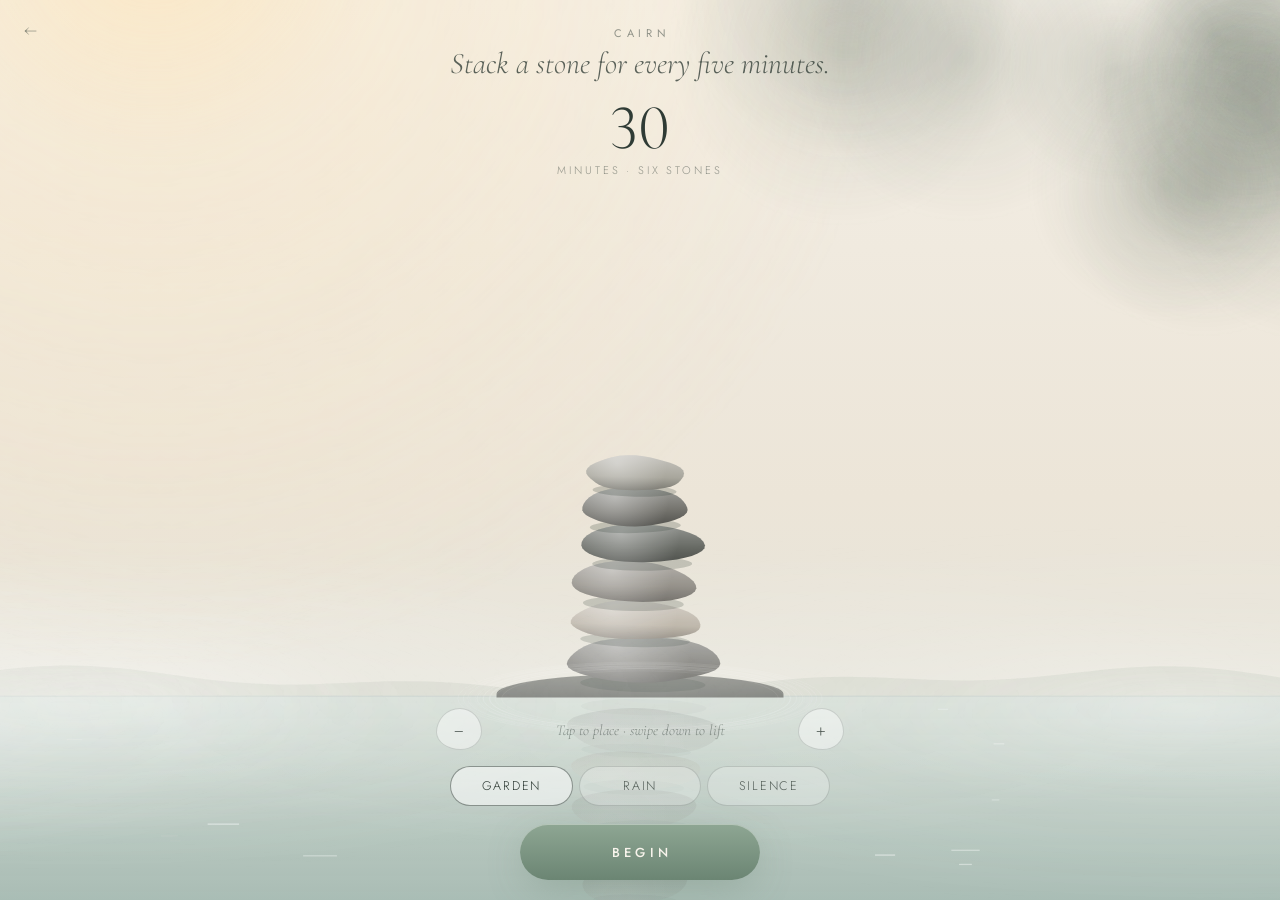
==== cairn/index.html @ a8259c81 "Hush: a breath-led meditation timer Three rooms (Still, Ember, Cairn), each set by its own gesture i" ====
<!doctype html>
<html lang="en">
<head>
  <meta charset="utf-8">
  <meta name="viewport" content="width=device-width, initial-scale=1, viewport-fit=cover">
  <meta name="theme-color" content="#ece5d8">
  <meta name="mobile-web-app-capable" content="yes">
  <meta name="apple-mobile-web-app-capable" content="yes">
  <meta name="apple-mobile-web-app-status-bar-style" content="default">
  <meta name="apple-mobile-web-app-title" content="Cairn">
  <meta name="description" content="A stone-stacking rest timer.">
  <title>Cairn · Hush</title>
  <link rel="manifest" href="../manifest.webmanifest">
  <link rel="icon" href="../icon.svg" type="image/svg+xml">
  <link rel="preconnect" href="https://fonts.googleapis.com">
  <link rel="preconnect" href="https://fonts.gstatic.com" crossorigin>
  <link href="https://fonts.googleapis.com/css2?family=Cormorant+Garamond:ital,wght@0,300;0,400;1,300;1,400&family=Jost:wght@300;400;500&display=swap" rel="stylesheet">
  <link rel="stylesheet" href="../shared/base.css">
  <link rel="stylesheet" href="cairn.css">
</head>
<body>
  <canvas id="scene" aria-hidden="true"></canvas>

  <main id="app" data-state="setup">

    <section class="screen setup" aria-labelledby="setupTitle">
      <header class="intro">
        <p class="eyebrow">Cairn</p>
        <h1 id="setupTitle">Stack a stone for every five minutes.</h1>
      </header>

      <div class="stage" id="stage" role="slider" tabindex="0"
           aria-label="Session length" aria-valuemin="5" aria-valuemax="90"
           aria-valuenow="30" aria-valuetext="30 minutes">
        <div class="readout">
          <span class="num" id="setNum">30</span>
          <span class="unit" id="setUnit">minutes · six stones</span>
        </div>
        <p class="stage-hint">Tap to place &middot; swipe down to lift</p>
        <button class="step minus" id="minus" type="button" aria-label="Lift a stone, five minutes less">&minus;</button>
        <button class="step plus" id="plus" type="button" aria-label="Place a stone, five minutes more">+</button>
      </div>

      <div class="options">
        <div class="sounds" role="radiogroup" aria-label="Ambience">
          <button type="button" role="radio" data-sound="garden">Garden</button>
          <button type="button" role="radio" data-sound="rain">Rain</button>
          <button type="button" role="radio" data-sound="silence">Silence</button>
        </div>
        <button class="begin" id="begin" type="button">Begin</button>
      </div>
    </section>

    <section class="screen session" aria-label="Session in progress">
      <p class="hint">Tap anywhere for controls</p>
      <div class="session-top">
        <div class="time" id="time" role="timer">30:00</div>
        <p class="breath" id="breath" aria-hidden="true">breathe in</p>
      </div>
      <div class="controls">
        <button class="ctrl" id="soundBtn" type="button" aria-pressed="true" aria-label="Ambience on">
          <svg class="i-on" viewBox="0 0 24 24" aria-hidden="true"><path d="M3 12c2-3 4-3 6 0s4 3 6 0 4-3 6 0"/><path d="M3 17c2-3 4-3 6 0s4 3 6 0 4-3 6 0" opacity=".5"/></svg>
          <svg class="i-off" viewBox="0 0 24 24" aria-hidden="true"><path d="M3 14h18" opacity=".6"/><path d="M5 5l14 14"/></svg>
          <span>Sound</span>
        </button>
        <button class="ctrl primary" id="pauseBtn" type="button" aria-label="Pause">
          <svg class="i-pause" viewBox="0 0 24 24" aria-hidden="true"><path d="M9 6v12M15 6v12"/></svg>
          <svg class="i-play" viewBox="0 0 24 24" aria-hidden="true"><path d="M8 5.5v13l11-6.5z"/></svg>
          <span id="pauseLabel">Pause</span>
        </button>
        <button class="ctrl" id="endBtn" type="button" aria-label="End session">
          <svg viewBox="0 0 24 24" aria-hidden="true"><circle cx="12" cy="12" r="7"/><path d="M12 9v6M9 12h6" transform="rotate(45 12 12)"/></svg>
          <span>End</span>
        </button>
      </div>
    </section>

    <section class="screen complete" aria-labelledby="doneTitle">
      <svg class="glyph" viewBox="0 0 60 60" aria-hidden="true">
        <ellipse cx="30" cy="50" rx="22" ry="7"/>
        <ellipse cx="31" cy="36" rx="15" ry="6"/>
        <ellipse cx="29" cy="24.5" rx="10" ry="4.6"/>
        <ellipse cx="30" cy="15.5" rx="6" ry="3.4"/>
      </svg>
      <p class="eyebrow">The stones have returned to light</p>
      <h2 id="doneTitle">Welcome back.</h2>
      <p class="rested" id="rested">You rested for 30 minutes.</p>
      <p class="aftercare" id="aftercare">Take a slow sip of water before you rise.</p>
      <button class="ghost" id="again" type="button">Stack again</button>
    </section>

  </main>

  <a class="back" href="../" aria-label="All designs">&larr;</a>
  <script src="../shared/core.js" defer></script>
  <script src="cairn.js" defer></script>
</body>
</html>
---- shared/base.css ----
/* Shared structure for all three designs. Themes set the tokens below. */
:root {
  --ink: #eadfcb;
  --ink-soft: rgba(234, 223, 203, 0.72);
  --ink-faint: rgba(234, 223, 203, 0.42);
  --line: rgba(234, 223, 203, 0.18);
  --chip-on: rgba(234, 223, 203, 0.14);
  --accent: #eadfcb;
  --accent-2: #b7a88f;
  --accent-ink: #0b201f;
  --glow: rgba(242, 197, 138, 0.28);
  --bg: #0b201f;
  --serif: 'Cormorant Garamond', 'Cormorant', Georgia, 'Times New Roman', serif;
  --sans: 'Jost', system-ui, -apple-system, 'Segoe UI', sans-serif;
  --fade: 1.4s;
  --safe-t: env(safe-area-inset-top, 0px);
  --safe-b: env(safe-area-inset-bottom, 0px);
  --safe-l: env(safe-area-inset-left, 0px);
  --safe-r: env(safe-area-inset-right, 0px);
}

* { box-sizing: border-box; }

html, body {
  margin: 0;
  height: 100%;
  background: var(--bg);
  color: var(--ink);
  overscroll-behavior: none;
  -webkit-tap-highlight-color: transparent;
}

body {
  position: fixed;
  inset: 0;
  overflow: hidden;
  font-family: var(--sans);
  font-weight: 300;
  -webkit-font-smoothing: antialiased;
  user-select: none;
  -webkit-user-select: none;
  -webkit-touch-callout: none;
  touch-action: manipulation;
}

button {
  font: inherit;
  color: inherit;
  background: none;
  border: 0;
  padding: 0;
  cursor: pointer;
  touch-action: manipulation;
}
button:focus-visible, [tabindex]:focus-visible {
  outline: 1.5px solid var(--ink-soft);
  outline-offset: 4px;
}

#scene {
  position: fixed;
  inset: 0;
  width: 100%;
  height: 100%;
  display: block;
}

main {
  position: fixed;
  inset: 0;
}

/* ───────── screens ───────── */
.screen {
  position: absolute;
  inset: 0;
  display: flex;
  flex-direction: column;
  align-items: center;
  justify-content: center;
  padding: calc(var(--safe-t) + 20px) calc(var(--safe-r) + 16px) calc(var(--safe-b) + 20px) calc(var(--safe-l) + 16px);
  opacity: 0;
  visibility: hidden;
  transform: scale(0.985);
  transition: opacity var(--fade) ease, transform var(--fade) ease, visibility 0s linear var(--fade);
}
main[data-state="setup"] .setup,
main[data-state="session"] .session,
main[data-state="complete"] .complete {
  opacity: 1;
  visibility: visible;
  transform: none;
  transition: opacity var(--fade) ease 0.25s, transform var(--fade) ease 0.25s, visibility 0s;
}

.eyebrow {
  margin: 0 0 8px;
  font: 400 11px/1 var(--sans);
  letter-spacing: 0.42em;
  text-transform: uppercase;
  color: var(--ink-faint);
  padding-left: 0.42em; /* optically centre the tracking */
}

h1, h2 {
  margin: 0;
  font-family: var(--serif);
  font-weight: 300;
  text-wrap: balance;
}
h1 {
  font-style: italic;
  font-size: clamp(22px, 6.4vw, 30px);
  line-height: 1.15;
  color: var(--ink-soft);
}

.intro { text-align: center; }

/* ───────── setup choices ───────── */
.options {
  display: flex;
  flex-direction: column;
  align-items: center;
  gap: 12px;
  width: 100%;
  max-width: 380px;
}

.sounds {
  display: flex;
  justify-content: center;
  gap: 6px;
  width: 100%;
}
.sounds button {
  flex: 1 1 0;
  min-width: 0;
  height: 40px;
  border-radius: 999px;
  border: 1px solid var(--line);
  font-size: 14px;
  letter-spacing: 0.04em;
  color: var(--ink-soft);
  transition: background 0.4s, border-color 0.4s, color 0.4s;
}
.sounds button[aria-checked="true"] {
  background: var(--chip-on);
  border-color: var(--ink-faint);
  color: var(--ink);
}
.sounds button { font-size: 12.5px; letter-spacing: 0.14em; text-transform: uppercase; }

.begin {
  margin-top: 6px;
  width: min(100%, 240px);
  height: 56px;
  border-radius: 999px;
  background: linear-gradient(180deg, var(--accent), var(--accent-2));
  color: var(--accent-ink);
  font: 500 13px/1 var(--sans);
  letter-spacing: 0.34em;
  text-transform: uppercase;
  padding-left: 0.34em;
  box-shadow: 0 10px 40px -8px var(--glow), inset 0 1px 0 rgba(255, 255, 255, 0.35);
  transition: transform 0.25s ease, box-shadow 0.4s ease;
}
.begin:active { transform: scale(0.97); }

.ghost {
  margin-top: 28px;
  height: 50px;
  padding: 0 30px 0 calc(30px + 0.3em);
  border-radius: 999px;
  border: 1px solid var(--ink-faint);
  font: 400 12.5px/1 var(--sans);
  letter-spacing: 0.3em;
  text-transform: uppercase;
}
.ghost:active { transform: scale(0.97); }

/* ───────── session chrome ───────── */
.hint {
  position: absolute;
  top: calc(var(--safe-t) + 24px);
  left: 0; right: 0;
  margin: 0;
  text-align: center;
  font-size: 11px;
  letter-spacing: 0.3em;
  text-transform: uppercase;
  color: var(--ink-faint);
  opacity: 0;
  transition: opacity 1.6s ease;
  pointer-events: none;
}
main.show-hint .hint { opacity: 1; }

.breath {
  margin: 0;
  min-height: 1.4em;
  font: italic 300 clamp(19px, 5.4vw, 24px) / 1.4 var(--serif);
  letter-spacing: 0.04em;
  color: var(--ink-soft);
  opacity: 0;
  transition: opacity 0.9s ease;
}
.breath.show { opacity: 1; }

.time {
  font-family: var(--serif);
  font-weight: 300;
  font-variant-numeric: lining-nums tabular-nums;
  letter-spacing: 0.02em;
  line-height: 1;
}
main.paused .time { animation: pausedPulse 3.2s ease-in-out infinite; }

/* Opening breath: a large "breathe in" opens out across the screen over one inhale,
   then gives way to the countdown, which appears as the first "breathe out" begins. */
.session .time { transition: opacity 1.2s ease; }
main.opening .session .time { opacity: 0; transition: none; }
.opening-breath {
  position: absolute;
  left: 0; right: 0;
  top: 50%;
  margin: 0;
  transform: translateY(-50%);
  text-align: center;
  white-space: nowrap;
  font: italic 300 clamp(42px, 13vw, 104px) / 1 var(--serif);
  letter-spacing: 0.04em;
  color: var(--ink);
  opacity: 0;
  pointer-events: none;
  transition: opacity 0.9s ease, letter-spacing 0.9s ease;
}
main.inhaling .opening-breath {
  opacity: 1;
  letter-spacing: 0.22em;
  transition: opacity 1.2s ease 0.3s, letter-spacing 4s cubic-bezier(0.3, 0, 0.3, 1);
}
@keyframes pausedPulse { 50% { opacity: 0.45; } }

.controls {
  position: absolute;
  left: 0; right: 0;
  bottom: calc(var(--safe-b) + 28px);
  display: flex;
  justify-content: center;
  align-items: flex-end;
  gap: 28px;
  opacity: 0;
  transform: translateY(10px);
  pointer-events: none;
  transition: opacity 0.6s ease, transform 0.6s ease;
}
main.show-controls .controls {
  opacity: 1;
  transform: none;
  pointer-events: auto;
}
.ctrl {
  display: flex;
  flex-direction: column;
  align-items: center;
  gap: 8px;
  font-size: 10.5px;
  letter-spacing: 0.24em;
  text-transform: uppercase;
  color: var(--ink-soft);
}
.ctrl[hidden] { display: flex; visibility: hidden; }
.ctrl svg {
  width: 52px;
  height: 52px;
  padding: 14px;
  border-radius: 50%;
  border: 1px solid var(--line);
  background: var(--chip-on);
  fill: none;
  stroke: currentColor;
  stroke-width: 1.4;
  stroke-linecap: round;
  stroke-linejoin: round;
  -webkit-backdrop-filter: blur(8px);
  backdrop-filter: blur(8px);
}
.ctrl.primary svg { width: 64px; height: 64px; padding: 19px; }
.ctrl .i-play { fill: currentColor; stroke: none; padding-left: 21px; }
.ctrl .i-play, main.paused .ctrl .i-pause { display: none; }
main.paused .ctrl .i-play { display: block; }
.ctrl .i-off, main.muted .ctrl .i-on { display: none; }
main.muted .ctrl .i-off { display: block; }
.ctrl:active svg { transform: scale(0.94); }

/* ───────── complete ───────── */
.complete { text-align: center; }
.complete h2 { font-size: clamp(40px, 12vw, 56px); line-height: 1.05; margin-bottom: 14px; }
.complete .rested { margin: 0; font: italic 300 21px/1.4 var(--serif); color: var(--ink-soft); }
.complete .aftercare { margin: 18px auto 0; max-width: 28ch; font-size: 14px; line-height: 1.6; color: var(--ink-faint); }

@media (prefers-reduced-motion: reduce) {
  :root { --fade: 0.5s; }
  .opening-breath, main.inhaling .opening-breath { letter-spacing: 0.12em; transition: opacity 0.6s ease; }
}

/* ───────── back to the design picker ───────── */
.back {
  position: fixed;
  top: calc(var(--safe-t) + 10px);
  left: calc(var(--safe-l) + 10px);
  width: 40px; height: 40px;
  display: grid; place-items: center;
  border-radius: 50%;
  color: var(--ink-faint);
  font: 300 20px/1 var(--serif);
  text-decoration: none;
  opacity: 0;
  pointer-events: none;
  transition: opacity 0.8s ease;
}
body[data-phase="setup"] .back, body[data-phase="complete"] .back { opacity: 1; pointer-events: auto; }
---- cairn/cairn.css ----
/* Cairn: early morning at a still lake, linen light and leaf shadow. */
:root {
  --bg: #ece5d8;
  --ink: #2f3b35;
  --ink-soft: rgba(47, 59, 53, 0.78);
  --ink-faint: rgba(47, 59, 53, 0.5);
  --line: rgba(47, 59, 53, 0.18);
  --chip-on: rgba(255, 255, 255, 0.55);
  --accent: #8ea693;
  --accent-2: #6b8573;
  --accent-ink: #f8f4ec;
  --glow: rgba(107, 133, 115, 0.45);
}

body {
  background: linear-gradient(180deg, #f4efe6 0%, #ece5d8 55%, #dfe3dc 100%);
  background-color: #ece5d8;
}

/* ───────── setup ───────── */
.setup { justify-content: space-between; gap: 12px; }
.intro { padding-top: 8px; }
.stage {
  position: relative;
  flex: 1 1 auto;
  width: 100%;
  max-width: 420px;
  min-height: 220px;
  touch-action: none;
  cursor: pointer;
}
.readout {
  position: absolute;
  top: 4px; left: 0; right: 0;
  display: flex;
  flex-direction: column;
  align-items: center;
  pointer-events: none;
}
.readout .num {
  font: 300 clamp(46px, 14vw, 64px) / 0.95 var(--serif);
  font-variant-numeric: lining-nums;
}
.readout .unit {
  margin-top: 4px;
  font-size: 11px;
  letter-spacing: 0.26em;
  text-transform: uppercase;
  color: var(--ink-faint);
}
.stage-hint {
  position: absolute;
  bottom: 14px; left: 60px; right: 60px;
  margin: 0;
  text-align: center;
  font: italic 300 15px/1.3 var(--serif);
  color: var(--ink-faint);
  pointer-events: none;
}
.step {
  position: absolute;
  bottom: 4px;
  width: 46px; height: 42px;
  border-radius: 52% 48% 46% 54% / 58% 56% 44% 42%;
  border: 1px solid var(--line);
  background: rgba(255, 255, 255, 0.45);
  font: 300 24px/1 var(--serif);
  color: var(--ink-soft);
}
.step.minus { left: 6px; }
.step.plus { right: 6px; }
.step:active { transform: scale(0.92); }

.sounds button { background: rgba(255, 255, 255, 0.25); }
.ghost { border-color: var(--line); }

/* ───────── session ───────── */
.session { justify-content: flex-start; }
.session-top {
  margin-top: max(8vh, calc(var(--safe-t) + 52px));
  display: flex;
  flex-direction: column;
  align-items: center;
  gap: 8px;
}
.session .time { font-size: clamp(58px, 18vw, 92px); color: var(--ink); }
.session .time.long { font-size: clamp(44px, 13vw, 70px); }
.ctrl svg { background: rgba(255, 255, 255, 0.5); }

/* ───────── complete ───────── */
.glyph { width: 56px; height: 56px; margin-bottom: 20px; fill: none; stroke: var(--ink-soft); stroke-width: 1.2; }
.complete .eyebrow { letter-spacing: 0.3em; }

@media (orientation: landscape) and (max-height: 540px) {
  .setup {
    display: grid;
    grid-template-columns: minmax(0, 1fr) minmax(0, 340px);
    grid-template-areas: "stage intro" "stage options";
    align-content: center;
    column-gap: 32px;
  }
  .intro { grid-area: intro; align-self: end; }
  .stage { grid-area: stage; height: 100%; }
  .options { grid-area: options; align-self: start; }
  .session-top { margin-top: calc(var(--safe-t) + 16px); }
}
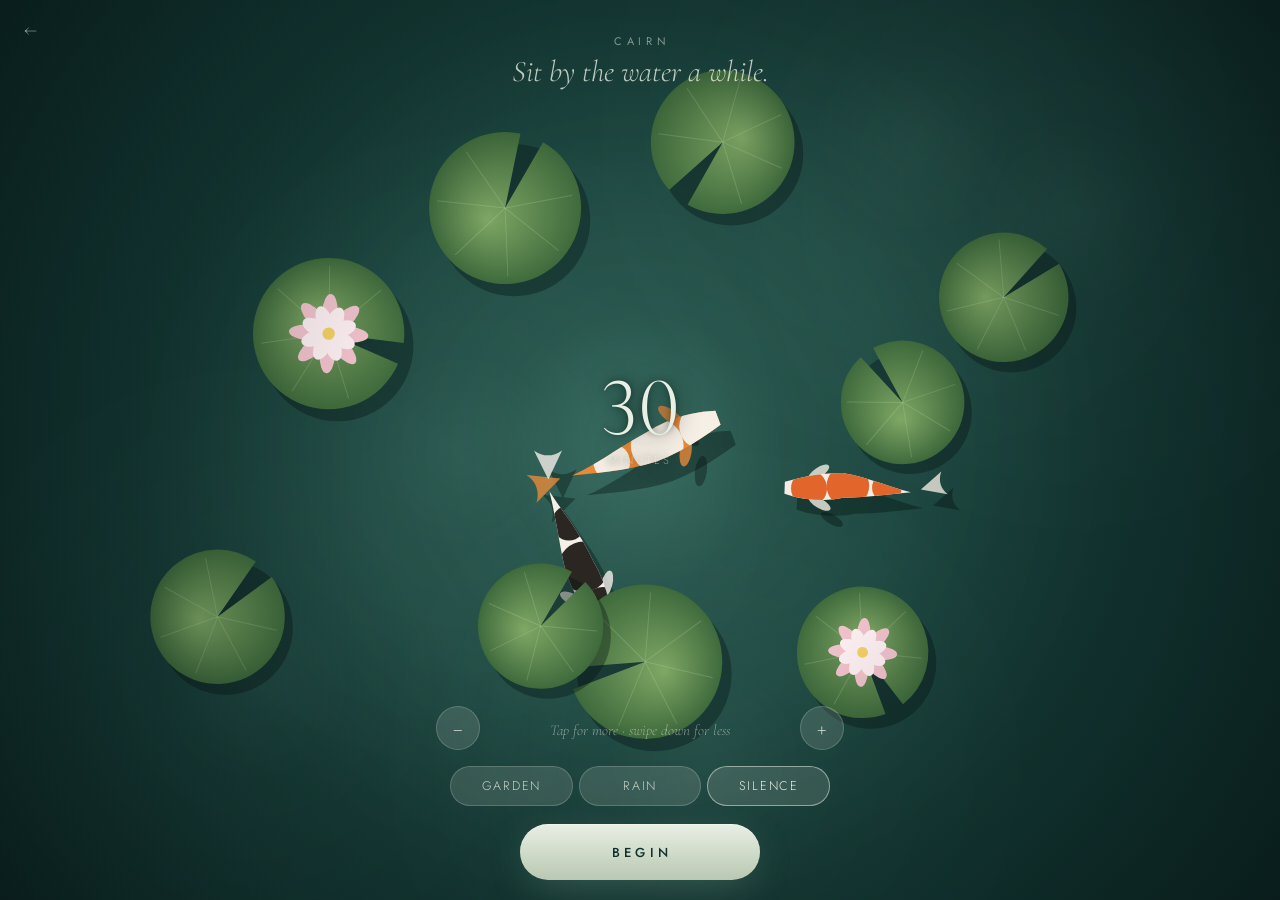
==== commit f182c65b: "Cairn: a koi pond replaces the stone stack Lily pads drift, three koi circle, and a ring spreads fro" ====
--- a/cairn/index.html
+++ b/cairn/index.html
@@ -3,12 +3,12 @@
 <head>
   <meta charset="utf-8">
   <meta name="viewport" content="width=device-width, initial-scale=1, viewport-fit=cover">
-  <meta name="theme-color" content="#ece5d8">
+  <meta name="theme-color" content="#0f2a27">
   <meta name="mobile-web-app-capable" content="yes">
   <meta name="apple-mobile-web-app-capable" content="yes">
-  <meta name="apple-mobile-web-app-status-bar-style" content="default">
+  <meta name="apple-mobile-web-app-status-bar-style" content="black-translucent">
   <meta name="apple-mobile-web-app-title" content="Cairn">
-  <meta name="description" content="A stone-stacking rest timer.">
+  <meta name="description" content="A koi pond rest timer.">
   <title>Cairn · Hush</title>
   <link rel="manifest" href="../manifest.webmanifest">
   <link rel="icon" href="../icon.svg" type="image/svg+xml">
@@ -26,7 +26,7 @@
     <section class="screen setup" aria-labelledby="setupTitle">
       <header class="intro">
         <p class="eyebrow">Cairn</p>
-        <h1 id="setupTitle">Stack a stone for every five minutes.</h1>
+        <h1 id="setupTitle">Sit by the water a while.</h1>
       </header>
 
       <div class="stage" id="stage" role="slider" tabindex="0"
@@ -34,11 +34,11 @@
            aria-valuenow="30" aria-valuetext="30 minutes">
         <div class="readout">
           <span class="num" id="setNum">30</span>
-          <span class="unit" id="setUnit">minutes · six stones</span>
+          <span class="unit" id="setUnit">minutes</span>
         </div>
-        <p class="stage-hint">Tap to place &middot; swipe down to lift</p>
-        <button class="step minus" id="minus" type="button" aria-label="Lift a stone, five minutes less">&minus;</button>
-        <button class="step plus" id="plus" type="button" aria-label="Place a stone, five minutes more">+</button>
+        <p class="stage-hint">Tap for more &middot; swipe down for less</p>
+        <button class="step minus" id="minus" type="button" aria-label="Five minutes less">&minus;</button>
+        <button class="step plus" id="plus" type="button" aria-label="Five minutes more">+</button>
       </div>
 
       <div class="options">
@@ -77,16 +77,13 @@
 
     <section class="screen complete" aria-labelledby="doneTitle">
       <svg class="glyph" viewBox="0 0 60 60" aria-hidden="true">
-        <ellipse cx="30" cy="50" rx="22" ry="7"/>
-        <ellipse cx="31" cy="36" rx="15" ry="6"/>
-        <ellipse cx="29" cy="24.5" rx="10" ry="4.6"/>
-        <ellipse cx="30" cy="15.5" rx="6" ry="3.4"/>
+        <circle cx="30" cy="30" r="5"/><circle cx="30" cy="30" r="13" opacity=".7"/><circle cx="30" cy="30" r="22" opacity=".4"/>
       </svg>
-      <p class="eyebrow">The stones have returned to light</p>
+      <p class="eyebrow">The water is still again</p>
       <h2 id="doneTitle">Welcome back.</h2>
       <p class="rested" id="rested">You rested for 30 minutes.</p>
       <p class="aftercare" id="aftercare">Take a slow sip of water before you rise.</p>
-      <button class="ghost" id="again" type="button">Stack again</button>
+      <button class="ghost" id="again" type="button">Again</button>
     </section>
 
   </main>
--- a/shared/base.css
+++ b/shared/base.css
@@ -151,6 +151,49 @@
 }
 .sounds button { font-size: 12.5px; letter-spacing: 0.14em; text-transform: uppercase; }
 
+/* Breath pace and hold during a session: a row near the top of the screen, shown with the controls. */
+.session-breath {
+  position: absolute;
+  left: 50%;
+  top: calc(var(--safe-t) + 40px);
+  display: flex;
+  gap: 6px;
+  width: min(340px, calc(100% - 32px));
+  transform: translate(-50%, -10px);
+  opacity: 0;
+  pointer-events: none;
+  transition: opacity 0.6s ease, transform 0.6s ease;
+}
+main.show-controls .session-breath { opacity: 1; transform: translate(-50%, 0); pointer-events: auto; }
+main.show-controls .hint { opacity: 0; } /* the tap hint shares the top of the screen */
+.paces { display: flex; flex: 3 1 0; min-width: 0; border: 1px solid var(--line); border-radius: 999px; padding: 2px; }
+.paces button, .hold-toggle {
+  flex: 1 1 0;
+  min-width: 0;
+  height: 32px;
+  border-radius: 999px;
+  font-size: 11px;
+  letter-spacing: 0.14em;
+  text-transform: uppercase;
+  color: var(--ink-faint);
+  transition: background 0.4s, border-color 0.4s, color 0.4s;
+}
+.hold-toggle { height: 38px; border: 1px solid var(--line); }
+.paces, .hold-toggle { -webkit-backdrop-filter: blur(8px); backdrop-filter: blur(8px); background-color: var(--chip-on); }
+.paces button[aria-checked="true"], .hold-toggle[aria-pressed="true"] { background: var(--chip-on); color: var(--ink); }
+.hold-toggle[aria-pressed="true"] { border-color: var(--ink-faint); }
+/* Rooms with the clock at the top (Ember, Cairn) ease it down to make room while the choices show. */
+.session-top { transition: transform 0.6s ease; }
+main.show-controls .session-top { transform: translateY(36px); }
+/* Landscape phones: no room at the top, so stack the choices along the left edge. */
+@media (orientation: landscape) and (max-height: 540px) {
+  .session-breath { left: calc(var(--safe-l) + 24px); top: 50%; flex-direction: column; width: 116px; transform: translate(-10px, -50%); }
+  main.show-controls .session-breath { transform: translate(0, -50%); }
+  .paces { flex-direction: column; border-radius: 20px; }
+  .paces button, .hold-toggle { flex: none; }
+  main.show-controls .session-top { transform: none; }
+}
+
 .begin {
   margin-top: 6px;
   width: min(100%, 240px);
@@ -238,7 +281,7 @@
 main.inhaling .opening-breath {
   opacity: 1;
   letter-spacing: 0.22em;
-  transition: opacity 1.2s ease 0.3s, letter-spacing 4s cubic-bezier(0.3, 0, 0.3, 1);
+  transition: opacity 1.2s ease 0.3s, letter-spacing var(--inhale, 4s) cubic-bezier(0.3, 0, 0.3, 1);
 }
 @keyframes pausedPulse { 50% { opacity: 0.45; } }
 
--- a/cairn/cairn.css
+++ b/cairn/cairn.css
@@ -1,53 +1,43 @@
-/* Cairn: early morning at a still lake, linen light and leaf shadow. */
+/* Cairn: a koi pond seen from above, lily pads and lotus on dark green water. */
 :root {
-  --bg: #ece5d8;
-  --ink: #2f3b35;
-  --ink-soft: rgba(47, 59, 53, 0.78);
-  --ink-faint: rgba(47, 59, 53, 0.5);
-  --line: rgba(47, 59, 53, 0.18);
-  --chip-on: rgba(255, 255, 255, 0.55);
-  --accent: #8ea693;
-  --accent-2: #6b8573;
-  --accent-ink: #f8f4ec;
-  --glow: rgba(107, 133, 115, 0.45);
+  --bg: #0f2a27;
+  --ink: #e8efe4;
+  --ink-soft: rgba(232, 239, 228, 0.8);
+  --ink-faint: rgba(232, 239, 228, 0.52);
+  --line: rgba(232, 239, 228, 0.2);
+  --chip-on: rgba(232, 239, 228, 0.14);
+  --accent: #e8efe4;
+  --accent-2: #b9c8b2;
+  --accent-ink: #10302b;
+  --glow: rgba(180, 220, 190, 0.25);
 }
-
 body {
-  background: linear-gradient(180deg, #f4efe6 0%, #ece5d8 55%, #dfe3dc 100%);
-  background-color: #ece5d8;
+  background: radial-gradient(90% 70% at 50% 45%, #1d4a42 0%, #0a1f1d 85%);
+  background-color: #0f2a27;
 }
 
 /* ───────── setup ───────── */
-.setup { justify-content: space-between; gap: 12px; }
-.intro { padding-top: 8px; }
+.setup { justify-content: space-between; gap: 12px; padding-top: calc(var(--safe-t) + 36px); }
 .stage {
   position: relative;
   flex: 1 1 auto;
   width: 100%;
   max-width: 420px;
-  min-height: 220px;
+  min-height: 200px;
   touch-action: none;
   cursor: pointer;
 }
 .readout {
   position: absolute;
-  top: 4px; left: 0; right: 0;
+  top: 50%; left: 0; right: 0;
+  transform: translateY(-60%);
   display: flex;
   flex-direction: column;
   align-items: center;
   pointer-events: none;
 }
-.readout .num {
-  font: 300 clamp(46px, 14vw, 64px) / 0.95 var(--serif);
-  font-variant-numeric: lining-nums;
-}
-.readout .unit {
-  margin-top: 4px;
-  font-size: 11px;
-  letter-spacing: 0.26em;
-  text-transform: uppercase;
-  color: var(--ink-faint);
-}
+.readout .num { font: 300 clamp(56px, 17vw, 84px) / 0.95 var(--serif); font-variant-numeric: lining-nums; }
+.readout .unit { margin-top: 4px; font-size: 11px; letter-spacing: 0.26em; text-transform: uppercase; color: var(--ink-faint); }
 .stage-hint {
   position: absolute;
   bottom: 14px; left: 60px; right: 60px;
@@ -60,36 +50,36 @@
 .step {
   position: absolute;
   bottom: 4px;
-  width: 46px; height: 42px;
-  border-radius: 52% 48% 46% 54% / 58% 56% 44% 42%;
+  width: 44px; height: 44px;
+  border-radius: 50%;
   border: 1px solid var(--line);
-  background: rgba(255, 255, 255, 0.45);
+  background: var(--chip-on);
   font: 300 24px/1 var(--serif);
   color: var(--ink-soft);
 }
 .step.minus { left: 6px; }
 .step.plus { right: 6px; }
 .step:active { transform: scale(0.92); }
-
-.sounds button { background: rgba(255, 255, 255, 0.25); }
+.sounds button { background: var(--chip-on); }
 .ghost { border-color: var(--line); }
 
 /* ───────── session ───────── */
 .session { justify-content: flex-start; }
 .session-top {
-  margin-top: max(8vh, calc(var(--safe-t) + 52px));
+  margin-top: max(10vh, calc(var(--safe-t) + 60px));
   display: flex;
   flex-direction: column;
   align-items: center;
   gap: 8px;
 }
 .session .time { font-size: clamp(58px, 18vw, 92px); color: var(--ink); }
+/* Lily pads drift behind the clock; a soft shadow keeps it readable. */
+.session .time, .session .breath, .readout { text-shadow: 0 2px 22px rgba(4, 16, 13, 0.75), 0 0 6px rgba(4, 16, 13, 0.5); }
 .session .time.long { font-size: clamp(44px, 13vw, 70px); }
-.ctrl svg { background: rgba(255, 255, 255, 0.5); }
+.ctrl svg { background: var(--chip-on); }
 
 /* ───────── complete ───────── */
 .glyph { width: 56px; height: 56px; margin-bottom: 20px; fill: none; stroke: var(--ink-soft); stroke-width: 1.2; }
-.complete .eyebrow { letter-spacing: 0.3em; }
 
 @media (orientation: landscape) and (max-height: 540px) {
   .setup {
@@ -102,5 +92,5 @@
   .intro { grid-area: intro; align-self: end; }
   .stage { grid-area: stage; height: 100%; }
   .options { grid-area: options; align-self: start; }
-  .session-top { margin-top: calc(var(--safe-t) + 16px); }
+  .session-top { margin-top: calc(var(--safe-t) + 48px); }
 }
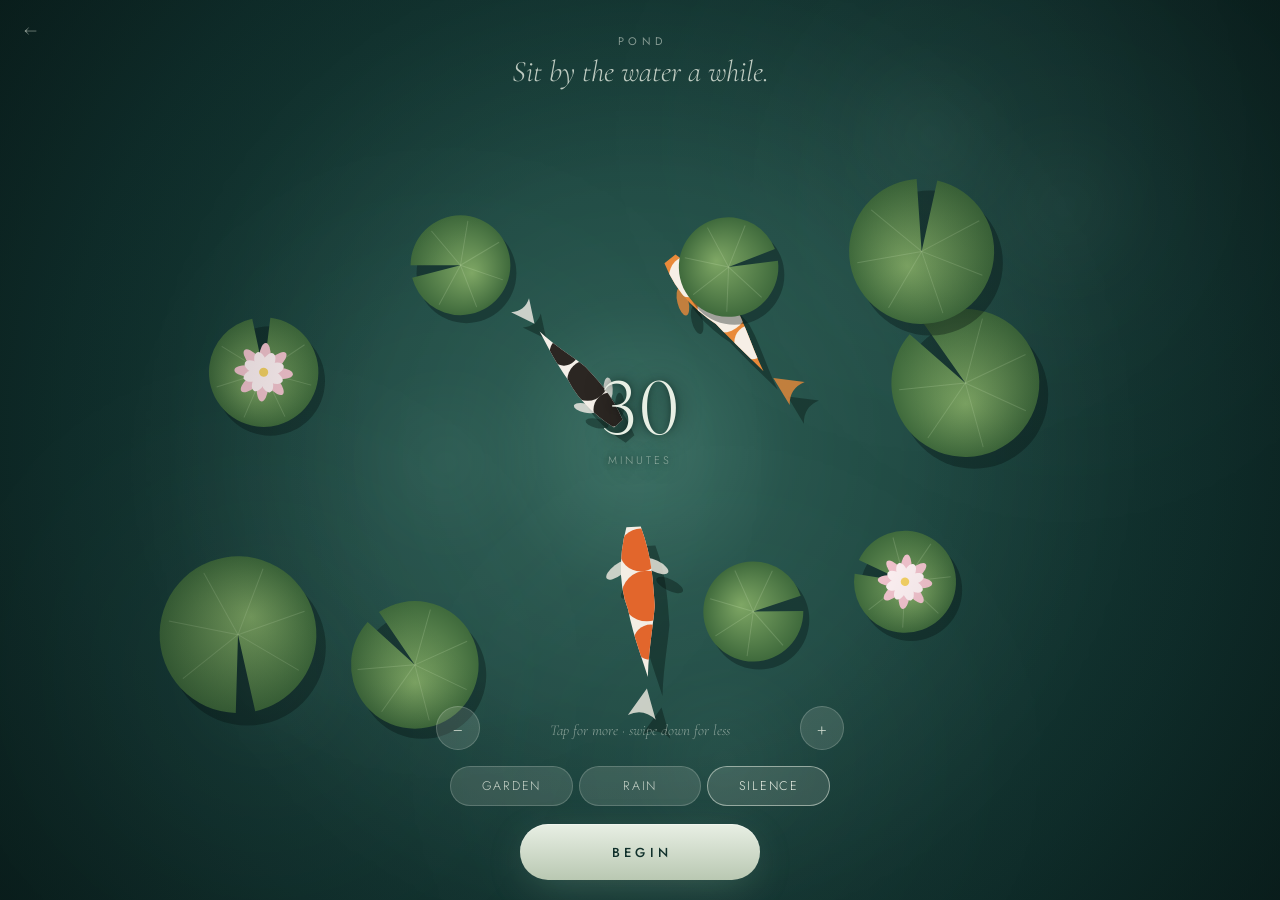
==== commit 414a4bc8: "Rename Cairn to Pond The room now lives at /pond/; /cairn/ redirects there so old links and home-scr" ====
--- a/cairn/index.html
+++ b/cairn/index.html
@@ -1,95 +1,7 @@
 <!doctype html>
-<html lang="en">
-<head>
-  <meta charset="utf-8">
-  <meta name="viewport" content="width=device-width, initial-scale=1, viewport-fit=cover">
-  <meta name="theme-color" content="#0f2a27">
-  <meta name="mobile-web-app-capable" content="yes">
-  <meta name="apple-mobile-web-app-capable" content="yes">
-  <meta name="apple-mobile-web-app-status-bar-style" content="black-translucent">
-  <meta name="apple-mobile-web-app-title" content="Cairn">
-  <meta name="description" content="A koi pond rest timer.">
-  <title>Cairn · Hush</title>
-  <link rel="manifest" href="../manifest.webmanifest">
-  <link rel="icon" href="../icon.svg" type="image/svg+xml">
-  <link rel="preconnect" href="https://fonts.googleapis.com">
-  <link rel="preconnect" href="https://fonts.gstatic.com" crossorigin>
-  <link href="https://fonts.googleapis.com/css2?family=Cormorant+Garamond:ital,wght@0,300;0,400;1,300;1,400&family=Jost:wght@300;400;500&display=swap" rel="stylesheet">
-  <link rel="stylesheet" href="../shared/base.css">
-  <link rel="stylesheet" href="cairn.css">
-</head>
-<body>
-  <canvas id="scene" aria-hidden="true"></canvas>
-
-  <main id="app" data-state="setup">
-
-    <section class="screen setup" aria-labelledby="setupTitle">
-      <header class="intro">
-        <p class="eyebrow">Cairn</p>
-        <h1 id="setupTitle">Sit by the water a while.</h1>
-      </header>
-
-      <div class="stage" id="stage" role="slider" tabindex="0"
-           aria-label="Session length" aria-valuemin="5" aria-valuemax="90"
-           aria-valuenow="30" aria-valuetext="30 minutes">
-        <div class="readout">
-          <span class="num" id="setNum">30</span>
-          <span class="unit" id="setUnit">minutes</span>
-        </div>
-        <p class="stage-hint">Tap for more &middot; swipe down for less</p>
-        <button class="step minus" id="minus" type="button" aria-label="Five minutes less">&minus;</button>
-        <button class="step plus" id="plus" type="button" aria-label="Five minutes more">+</button>
-      </div>
-
-      <div class="options">
-        <div class="sounds" role="radiogroup" aria-label="Ambience">
-          <button type="button" role="radio" data-sound="garden">Garden</button>
-          <button type="button" role="radio" data-sound="rain">Rain</button>
-          <button type="button" role="radio" data-sound="silence">Silence</button>
-        </div>
-        <button class="begin" id="begin" type="button">Begin</button>
-      </div>
-    </section>
-
-    <section class="screen session" aria-label="Session in progress">
-      <p class="hint">Tap anywhere for controls</p>
-      <div class="session-top">
-        <div class="time" id="time" role="timer">30:00</div>
-        <p class="breath" id="breath" aria-hidden="true">breathe in</p>
-      </div>
-      <div class="controls">
-        <button class="ctrl" id="soundBtn" type="button" aria-pressed="true" aria-label="Ambience on">
-          <svg class="i-on" viewBox="0 0 24 24" aria-hidden="true"><path d="M3 12c2-3 4-3 6 0s4 3 6 0 4-3 6 0"/><path d="M3 17c2-3 4-3 6 0s4 3 6 0 4-3 6 0" opacity=".5"/></svg>
-          <svg class="i-off" viewBox="0 0 24 24" aria-hidden="true"><path d="M3 14h18" opacity=".6"/><path d="M5 5l14 14"/></svg>
-          <span>Sound</span>
-        </button>
-        <button class="ctrl primary" id="pauseBtn" type="button" aria-label="Pause">
-          <svg class="i-pause" viewBox="0 0 24 24" aria-hidden="true"><path d="M9 6v12M15 6v12"/></svg>
-          <svg class="i-play" viewBox="0 0 24 24" aria-hidden="true"><path d="M8 5.5v13l11-6.5z"/></svg>
-          <span id="pauseLabel">Pause</span>
-        </button>
-        <button class="ctrl" id="endBtn" type="button" aria-label="End session">
-          <svg viewBox="0 0 24 24" aria-hidden="true"><circle cx="12" cy="12" r="7"/><path d="M12 9v6M9 12h6" transform="rotate(45 12 12)"/></svg>
-          <span>End</span>
-        </button>
-      </div>
-    </section>
-
-    <section class="screen complete" aria-labelledby="doneTitle">
-      <svg class="glyph" viewBox="0 0 60 60" aria-hidden="true">
-        <circle cx="30" cy="30" r="5"/><circle cx="30" cy="30" r="13" opacity=".7"/><circle cx="30" cy="30" r="22" opacity=".4"/>
-      </svg>
-      <p class="eyebrow">The water is still again</p>
-      <h2 id="doneTitle">Welcome back.</h2>
-      <p class="rested" id="rested">You rested for 30 minutes.</p>
-      <p class="aftercare" id="aftercare">Take a slow sip of water before you rise.</p>
-      <button class="ghost" id="again" type="button">Again</button>
-    </section>
-
-  </main>
-
-  <a class="back" href="../" aria-label="All designs">&larr;</a>
-  <script src="../shared/core.js" defer></script>
-  <script src="cairn.js" defer></script>
-</body>
-</html>
+<!-- Cairn is now Pond. Keeps old links and home-screen shortcuts working. -->
+<meta charset="utf-8">
+<title>Pond · Hush</title>
+<meta http-equiv="refresh" content="0; url=../pond/">
+<script>location.replace('../pond/' + location.search);</script>
+<a href="../pond/">Cairn is now Pond</a>
